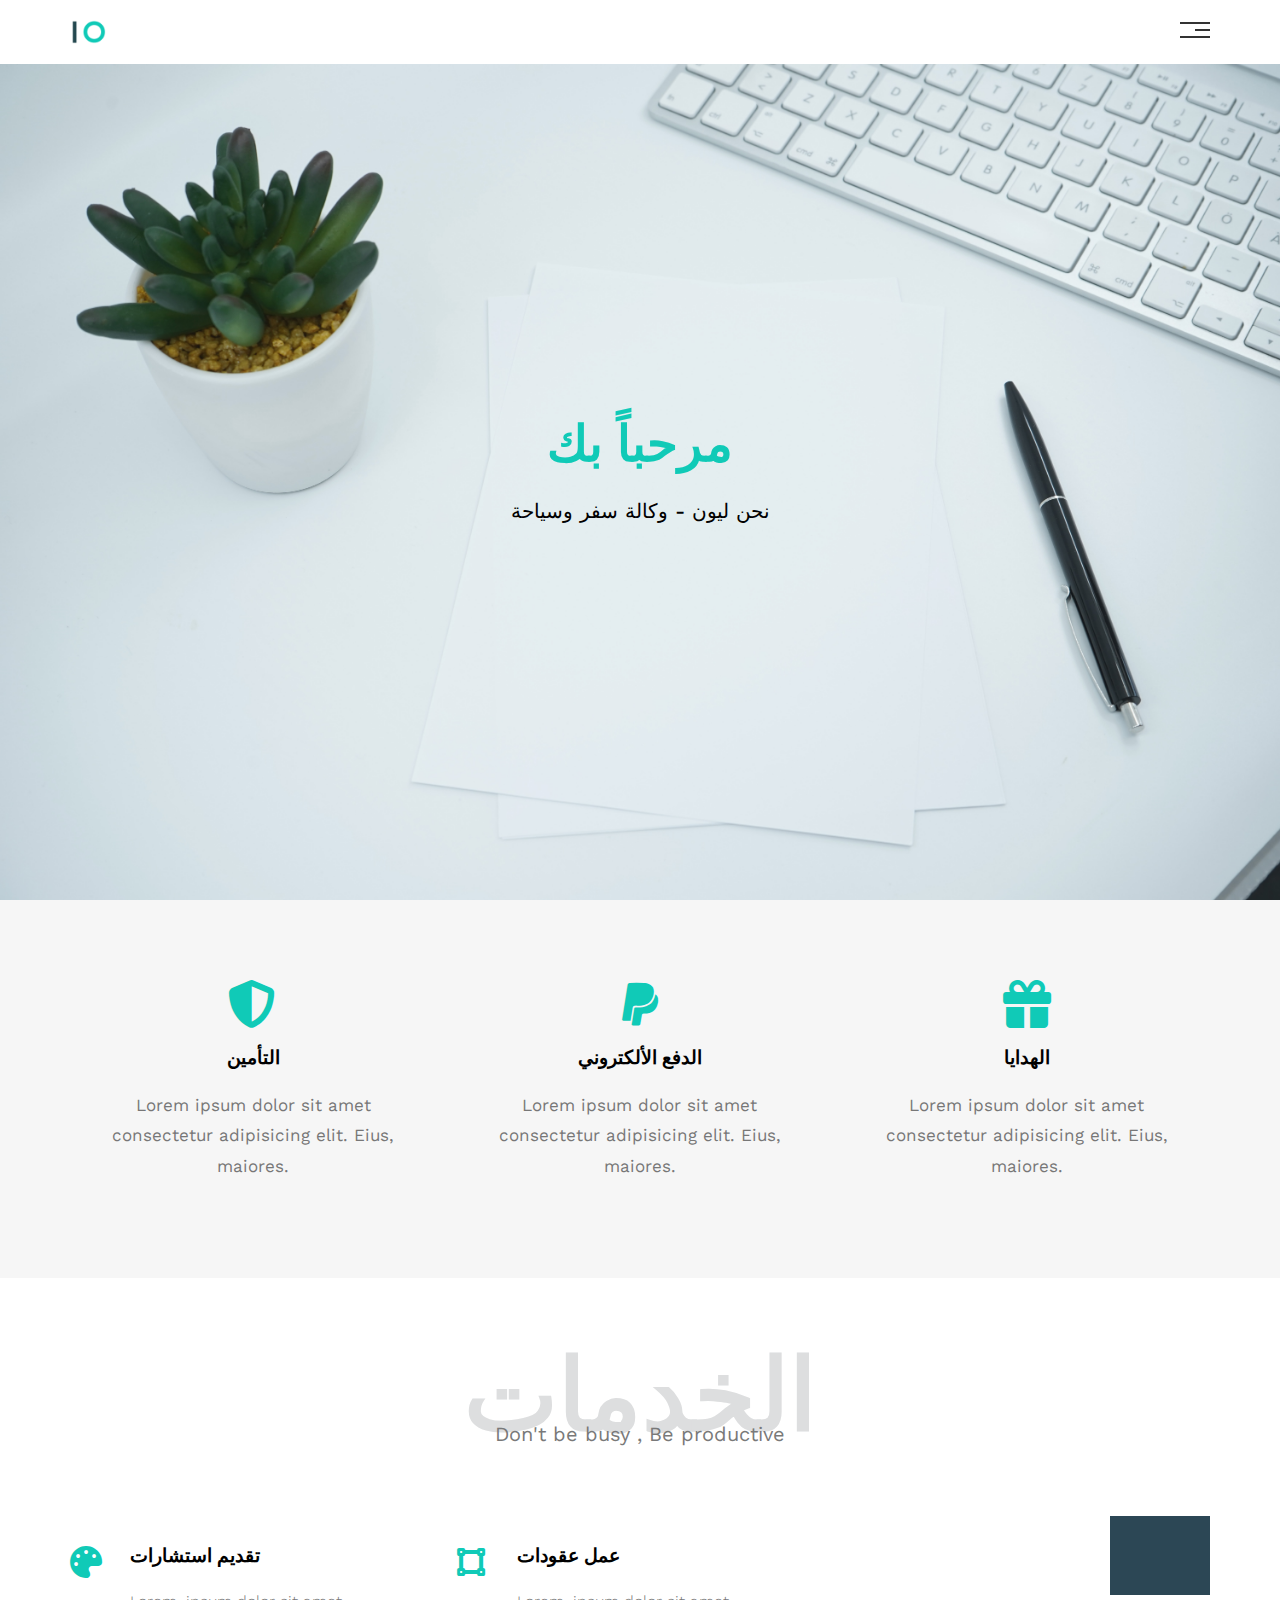
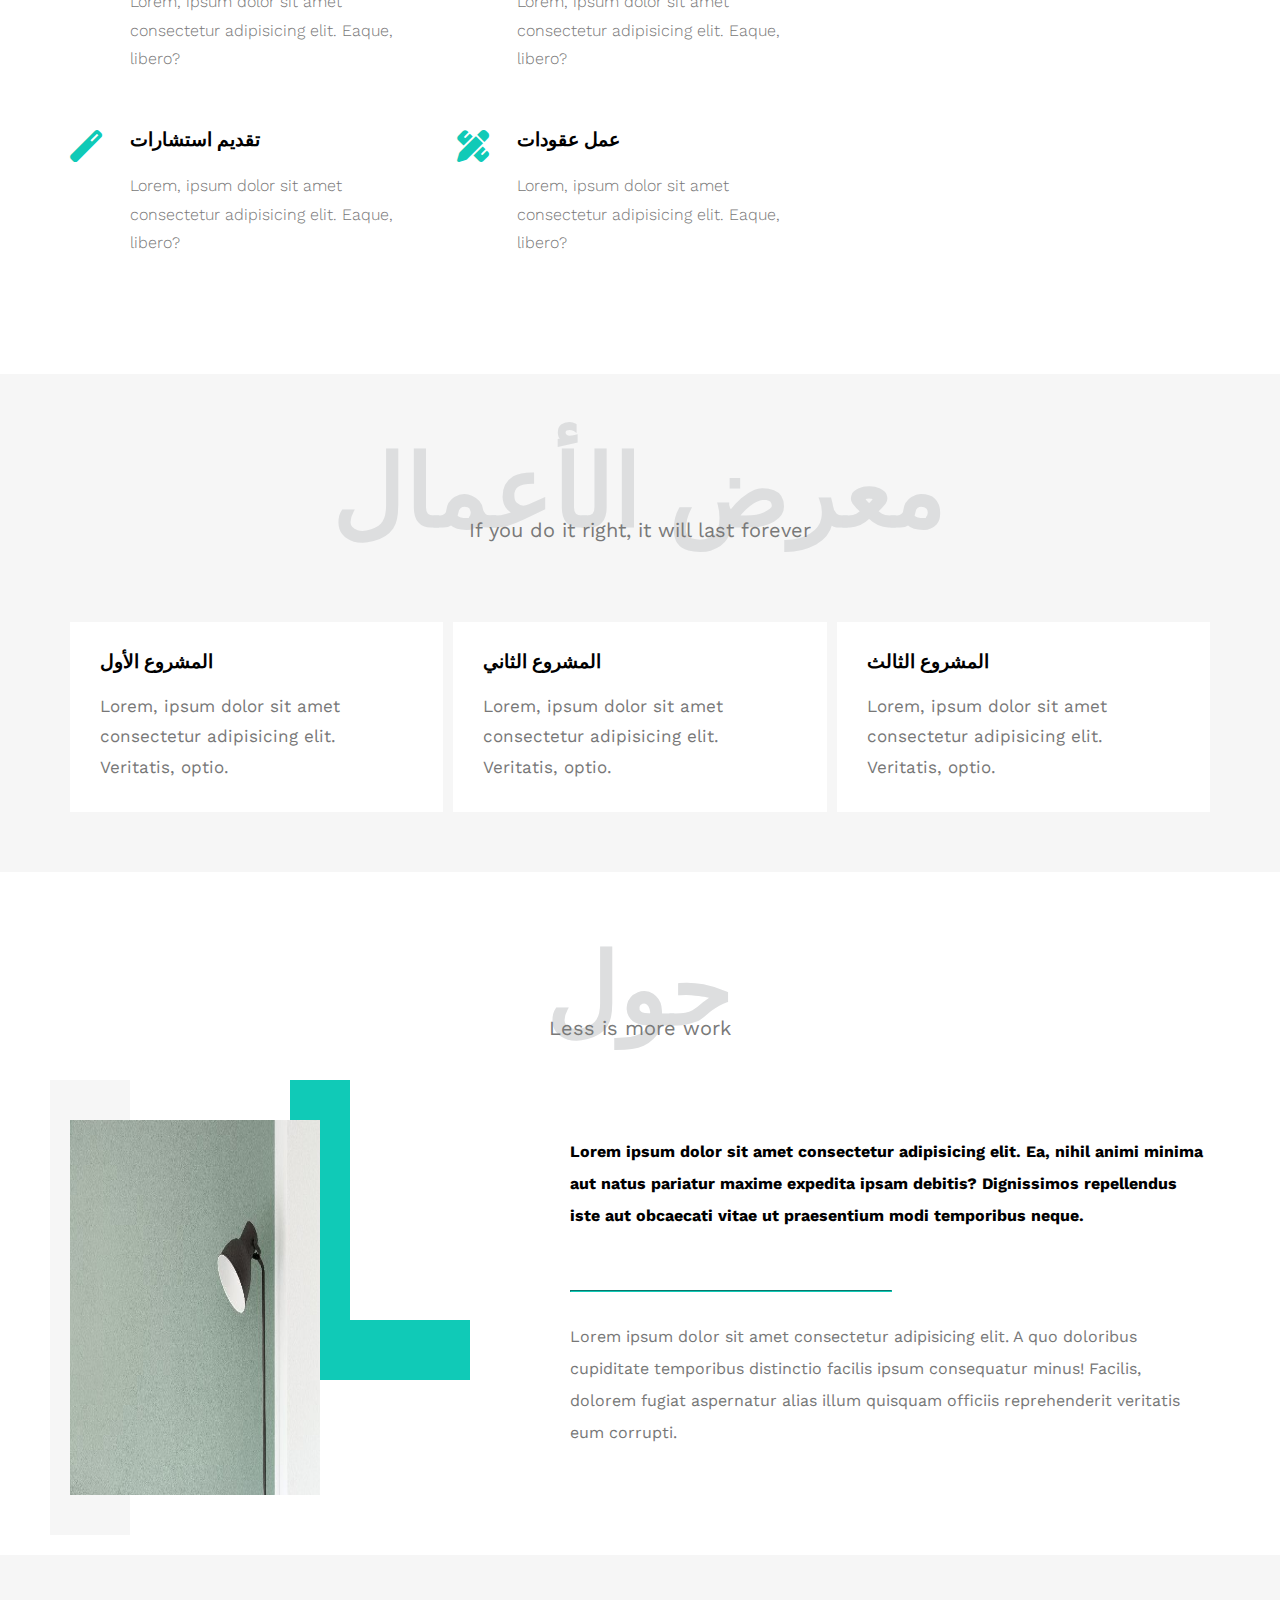
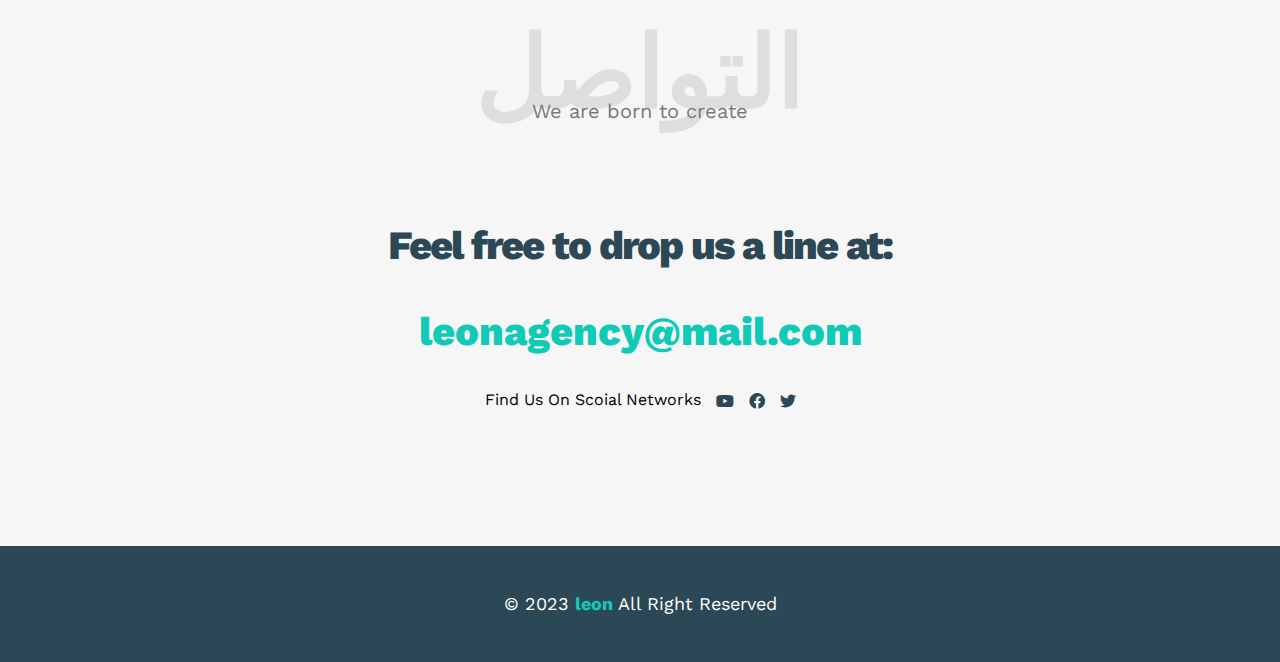
==== index.html @ 4f3d4ac8 "Done" ====
<!DOCTYPE html>
<html lang="ar" dir="ltr">
<head>
    <meta charset="UTF-8">
    <meta http-equiv="X-UA-Compatible" content="IE=edge">
    <meta name="viewport" content="width=device-width, initial-scale=1.0">
    <title>leon Templete-One</title>
    <!--Main CSS file-->
    <link rel="stylesheet" href="CSS/leon.css">
    <!--Normilize CSS for borwsers-->
    <link rel="stylesheet" href="CSS/normalize.css">
    <!--Font Awesome icons-->
    <link rel="stylesheet" href="CSS/all.min.css">
    <!--Google Fonts-->
    <link rel="preconnect" href="https://fonts.googleapis.com">
    <link rel="preconnect" href="https://fonts.gstatic.com" crossorigin>
    <link href="https://fonts.googleapis.com/css2?family=Work+Sans:wght@100;200;300;400;500;600;800&display=swap" rel="stylesheet">
    </head>
<body>

<!-- Start Header  -->

<div class="header">
    <div class="container">
        <img src="Images/logo.png" alt="" class="logo">
        <div class="links">
            <span class="icon">
                <span></span>
                <span></span>
                <span></span>
            </span>
            <ul>
                <li><a href="#services">الخدمات</a></li>
                <li><a href="#portfolio">معرض الأعمال</a></li>
                <li><a href="#about">حول</a></li>
                <li><a href="#contact">التواصل</a></li>
            </ul>
        </div>
    </div>
</div>
<!-- End Header -->

<!-- Start Landing Page -->
<div class="landing">
    <div class="intro-text">
        <h1>مرحباً بك</h1>
        <p>نحن ليون - وكالة سفر وسياحة</p>
    </div>
</div>
<!-- End Landing Page -->

<!-- Start Features section -->
<div class="features" id="features">
    <div class="container">
        <div class="feat">
            <i class="fa-solid fa-shield-halved fa-3x"></i>
            <h3>التأمين</h3>
            <p>Lorem ipsum dolor sit amet consectetur adipisicing elit. Eius, maiores.</p>
        </div>
        <div class="feat">
            <i class="fa-brands fa-paypal fa-3x"></i>
            <h3>الدفع الألكتروني</h3>
            <p>Lorem ipsum dolor sit amet consectetur adipisicing elit. Eius, maiores.</p>
        </div>
        <div class="feat">
            <i class="fa-solid fa-gift fa-3x"></i>
            <h3>الهدايا</h3>
            <p>Lorem ipsum dolor sit amet consectetur adipisicing elit. Eius, maiores.</p>
        </div>
    </div>
</div>
<!-- End Features section -->

<!-- Start Services -->
<div class="services" id="services">
    <div class="container">
        <h2 class="special-heading">الخدمات</h2>
        <p>Don't be busy , Be productive</p>
        <div class="services-content">
            <div class="col">
                <div class="serv">
                    <i class="fa-solid fa-palette fa-2x"></i>
                    <div class="text">
                        <h3>تقديم استشارات</h3>
                        <p>Lorem, ipsum dolor sit amet consectetur adipisicing elit. Eaque, libero?</p>
                    </div>
                </div>
                <div class="serv">
                    <i class="fa-solid fa-magic fa-2x"></i>
                    <div class="text">
                        <h3>تقديم استشارات</h3>
                        <p>Lorem, ipsum dolor sit amet consectetur adipisicing elit. Eaque, libero?</p>
                    </div>
                </div>
            </div>
            <div class="col">
                <div class="serv">
                    <i class="fa-solid fa-vector-square fa-2x"></i>
                    <div class="text">
                        <h3>عمل عقودات</h3>
                        <p>Lorem, ipsum dolor sit amet consectetur adipisicing elit. Eaque, libero?</p>
                    </div>
                </div>
                <div class="serv">
                    <i class="fa-solid fa-pen-ruler fa-2x"></i>
                    <div class="text">
                        <h3>عمل عقودات</h3>
                        <p>Lorem, ipsum dolor sit amet consectetur adipisicing elit. Eaque, libero?</p>
                    </div>
                </div>
            </div>
            <div class="col">
                <div class="image image-media">
                    <img src="images/pexels-pavel-danilyuk-5807935.jpg" alt="">
                </div>
            </div>
        </div>
    </div>
</div>
<!-- End Services -->

<!-- Start Portfilio -->
<div class="portfilio" id="portfilio">
    <div class="container">
        <h2 class="special-heading">معرض الأعمال</h2>
        <p>If you do it right, it will last forever</p>
        <div class="portfilio-content">
            <div class="card">
                <img src="images/Gallery 2.jpg" alt="">
                <div class="text">
                    <h3>المشروع الأول</h3>
                    <p>Lorem, ipsum dolor sit amet consectetur adipisicing elit. Veritatis, optio.</p>
                </div>
            </div>
            <div class="card">
                <img src="images/Gallery 4.jpg" alt="">
                <div class="text">
                    <h3>المشروع الثاني</h3>
                    <p>Lorem, ipsum dolor sit amet consectetur adipisicing elit. Veritatis, optio.</p>
                </div>
            </div>
            <div class="card">
                <img src="images/Gallery 3.jpg" alt="">
                <div class="text">
                    <h3>المشروع الثالث</h3>
                    <p>Lorem, ipsum dolor sit amet consectetur adipisicing elit. Veritatis, optio.</p>
                </div>
            </div>
        </div>
    </div>
</div>
<!-- End Portfilio -->

<!-- Start About -->
<div class="about" id="about">
    <div class="container">
        <h2 class="special-heading">حول</h2>
        <p>Less is more work</p>
        <div class="about-content">
            <div class="image">
                <img src="Images/Gallery 1.jpg" alt="">
            </div>
            <div class="text">
                <p>Lorem ipsum dolor sit amet consectetur adipisicing elit. Ea, nihil animi minima aut natus pariatur maxime expedita ipsam debitis? Dignissimos repellendus iste aut obcaecati vitae ut praesentium modi temporibus neque.</p>
                <hr>
                <p>Lorem ipsum dolor sit amet consectetur adipisicing elit. A quo doloribus cupiditate temporibus distinctio facilis ipsum consequatur minus! Facilis, dolorem fugiat aspernatur alias illum quisquam officiis reprehenderit veritatis eum corrupti.</p>
            </div>
        </div>
    </div>
</div>
<!-- End About -->

<!-- Start Contact -->
<div class="contact" id="contact">
    <div class="container">
        <h2 class="special-heading">التواصل</h2>
        <p>We are born to create</p>
        <div class="contact-content">
            <div class="info">
                <p class="label">Feel free to drop us a line at:</p>
                <a class="link"href="mailto:?subject=contact">leonagency@mail.com</a>
                <div class="social">
                    <p> Find Us On Scoial Networks</p>
                    <i class="fab fa-youtube"></i>
                    <i class="fab fa-facebook"></i>
                    <i class="fab fa-twitter"></i>
                </div>
            </div>
        </div>
    </div>
</div>
<!-- End Contact -->
<!-- Start Footer -->
<div class="footer">
<p>&copy; 2023 <span>leon</span> All Right Reserved</p>
</div>
<!-- End Footer -->
</body>
</html>
---- CSS/leon.css ----
/*Start Varabiles*/
:root{
    --main-color:#10cab7;
    --secondry-color:#2c4755;
}
/*End Varabiles*/

/* Start Global Rules*/
*{
    -webkit-box-sizing: border-box;
    -moz-box-sizing: border-box;
    box-sizing: border-box;
}
body{
    font-family: 'Work Sans', sans-serif;
}

.container{
    padding-left: 15px;
    padding-right: 15px;
    margin-left: auto;
    margin-right: auto;
}

@media (min-width: 768px) {
.container {
    width: 750px;
}
}
/* Medium */
@media (min-width: 992px) {
.container {
    width: 970px;
}
}
/* Large */
@media (min-width: 1200px) {
.container {
    width: 1170px;
}
}

/* End Global Rules*/

/* Start component */
.special-heading{
    color: #dddedf;
    font-size: 100px;
    font-weight: 800;
    letter-spacing: -6px;
    margin: 0;
    text-align: center;
    transition: .3s;
}
.special-heading + p{
    font-size: 20px;
    color:#797979;
    margin: -30px 0 0;
    text-align: center;
    transition: .3s;
}

@media (max-width:767px){
    .special-heading {
        font-size: 60px;
    }
    .special-heading + p{
        margin-top: -20px;
    }
}
/* End component */

/* Start Header */
.header{
    padding: 20px;
}
.header .container{
    display: flex;
    justify-content: space-between;
    align-items: center;
}
.header .logo{
    width: 60px;
}
.header .links{
    /* the inside elements must appear position absoulte */
    position: relative;
}
.header .links:hover .icon span:nth-child(2){
    width: 100%;
    background-color: #10cab7;
}
.header .links .icon{
    width: 30px;
    display: flex;
    flex-wrap: wrap;
    justify-content: flex-end;
}
.header .links .icon span{
    background-color: #333;
    margin-bottom: 5px;
    height: 2px;
}
.header .links .icon span:first-child{
    width: 100%;
}
.header .links .icon span:nth-child(2){
    width: 50%;
    transition: .3s;
}
.header .links .icon span:last-child{
    width: 100%;
}
.header .links ul{
    list-style: none;
    padding: 0;
    margin: 0;
    background-color: #eee;
    position: absolute;
    right: 0;   
    min-width: 200px;
    top: calc(100% + 15px);
    display: none;
    z-index: 1;
}


.header .links ul::before{
    content: "";
    border-width: 10px;
    border-style: solid;
    border-color: transparent transparent #eee transparent;
    position: absolute;
    right: 5px;
    top: -20px;
}

.header .links:hover ul{
    display: block;
}
.header .links ul li a{
    display: block;
    padding: 15px;
    text-decoration: none;
    color: #333;
    transition: .3s;
}



.header .links ul li a:hover{
    padding-left: 25px;
}
.header .links ul li:not(:last-child) a{
    border-bottom: 2px solid #ddd;
}
/* End Header */

/* Start Landing Page */
.landing{
    background-image: url(../Images/contract.jpg);
    background-size: cover;
    height:calc(100vh - 64px);
    position: relative; 
}
.landing .intro-text{
    position: absolute;
    top: 50%;
    left: 50%;
    text-align: center;
    transform: translate(-50%,-50%);
    width: 320px;
    max-width: 50%;
}
.landing .intro-text h1{
    margin: 0;
    font-weight: bold;
    font-size: 50px;
    color: var(--main-color);
}
.landing .intro-text p{
    font-size: 20px;
    line-height: 1.8;
    font-weight: 500;
}
/* End Landing Page */

/* Start Features */
.features{
    padding-top:60px;
    padding-bottom: 60px;
    background-color: #f6f6f6;
}
.features .container{
    display: grid;
    grid-template-columns: repeat(auto-fill,minmax(300px,1fr));
    gap: 20px;
    
}
.features .feat{
    padding: 20px;
    text-align: center;
}
.features .feat i{
    color: #10cab7;
}
.features .feat h3{
    font-weight: 800;
    margin: 20px 0;
}
.features .feat p{
    line-height: 1.8;
    color: #777;
    font-size: 17px;
}
/* End Features */

/*Start Services*/
.services{
    padding-top:60px;
    padding-bottom: 60px;
}
.services .container .services-content{
    display: grid;
    grid-template-columns:repeat(auto-fill,minmax(300px,1fr));
    gap: 20px;
    margin-top: 100px;
}

.services .container .services-content .serv{
    display: flex;
    margin-bottom: 40px;
}
@media (max-width:767px){
    .services .container .services-content .serv{
        flex-direction: column;
        text-align: center;
    }
}
.services .container .services-content .serv i{
    color: var(--main-color);
    flex-basis: 60px;
}
.services .container .services-content .serv .text{
    flex: 1;
}
.services .container .services-content .serv .text h3{
    margin:0 0 20px;
}
.services .container .services-content .serv .text p{
    color: #777;
    font-weight: 300;
    line-height: 1.8;
}

.services .container .services-content .image{
    position: relative;
}

.services .container .services-content .image::before{
    content: ' ';
    position: absolute;
    width: 100px;
    height: calc(100% + 60px);
    top: -30px;
    right: 0;
    background-color: var(--secondry-color);
    z-index: -1;
    transition: .5s;
}

.services .container .services-content .image img{
    width: 280px;
}
@media (max-width:990px){
    .image-media{
        display: none;
    }
}
/*End Services*/

/* By Me */
.services .container .services-content .col:last-child:hover .image::before{
    width: 50%;
    top: -15px;
}
/* End By Me */

/*  Start Portfilio */
.portfilio{
    padding-top: 60px;
    padding-bottom: 60px;
    background-color: #f6f6f6;
}
.portfilio .portfilio-content{
    display: grid;
    grid-template-columns: repeat(auto-fill,minmax(300px,1fr));
    gap:10px;
    margin-top: 80px;
}
.portfilio .portfilio-content .card{
    display: flex;
    flex-direction: column;
    padding: 10px;
    background-color: white;
}

@media (max-width:767px){
    .portfilio .portfilio-content .card{
        flex-direction: column;
        text-align: center;
    }
}
.portfilio .portfilio-content .card img{
    width: 100%;
}
.portfilio .portfilio-content .card .text{
    padding: 20px;
}
.portfilio .portfilio-content .card .text h3{
    font-weight: 800;
    margin: 0;
}
.portfilio .portfilio-content .card .text p{
    line-height: 1.8;
    color: #777;
    font-size: 17px;
    margin-bottom: 0;
}
/* End Portfilio */

/* Start About */
.about{
    padding-top: 60px;
    padding-bottom: 60px;
}
.about .about-content{
    display: flex;
    margin-top: 80px;
    flex-wrap: wrap;
    justify-content: space-between;
}

@media (max-width:991px){

    .about .about-content{
    display: flex;
    flex-direction: column;
    text-align: center;
    }
}
.about .about-content .image{
    width: 250px;
    height: 375px;
    position: relative;
}
@media (max-width:991px){
    .about .about-content .image{
        margin: 0 auto 60px;
    }
    
    }
.about .about-content .image img{
    width: 100%;
    height: 100%;
}
.about .about-content .image::before{
    content: " ";
    background-color: #f6f6f6;
    width: 80px;
    height: calc(100% + 80px);
    position: absolute;
    top: -40px;
    left: -20px;
    z-index: -1;
    
}
.about .about-content .image::after{
    /* content: " "; */
    content: " ";
    width: 120px;
    height: 240px;
    position: absolute;
    border-left: 60px solid var(--main-color);
    border-bottom: 60px solid var(--main-color);
    top: -40px;
    right: -150px;
    z-index: -1;
}

@media (max-width:991px){
    
    .about .about-content .image::after,
    .about .about-content .image::before{
        display: none;
    }
}

.about .about-content .text{
    flex-basis: calc(100% - 500px);
}

.about .about-content .text p:first-of-type{
    font-weight: bold;
    line-height: 2;
    margin-bottom: 50px;
}
.about .about-content .text hr{
    width: 50%;
    display: inline-block;
    border-color: var(--main-color);
}
.about .about-content .text p:last-of-type{
    line-height: 2;
    color: #777;
}
/* End About */

/* Start Contact */
.contact{
    padding-top: 60px;
    padding-bottom: 60px;
    background-color: #f6f6f6;
}
.contact .contact-content .info{
    text-align: center;
    padding-top: 60px;
    padding-bottom: 60px;
}
.contact .contact-content .info .label{
    font-size: 40px;
    color: var(--secondry-color);
    letter-spacing: -2px;
    font-weight: 800;
}
.contact .contact-content .info .link{
    text-decoration: none;
    font-weight: 800;
    font-size: 40px;
    display: block;
    color: var(--main-color);
}

.contact .contact-content .info .social{
    display: flex;
    justify-content: center;
    align-items: center;
    margin-top: 20px;
}
.contact .contact-content .info .social i{
    margin-left: 15px;
    color: var(--secondry-color);
}
@media (max-width:767px){
    .contact .contact-content .info .label,
    .contact .contact-content .info .link{
        font-size: 20px;
    }
}
/* End Contact */

/* Start Footer */

/* End Fototer */
.footer{
    background-color: var(--secondry-color);
    padding: 30px 10px;
    text-align: center;
    font-size: 18px;
    color: white;
}
.footer span{
    font-weight: bold;
    color: var(--main-color);
}

/* By Me */
.services .container .services-content .col:last-child:hover .image::before{
    width: 50%;
    top: -15px;
}


.special-heading:hover{
    color: var(--secondry-color);
    letter-spacing: -2px;
}
.special-heading:hover + p{
    font-size: 20px;
    color:#797979;
    margin: -15px 0 0;
    text-align: center;
}

/* End By Me */

html{
    scroll-behavior: smooth;
}
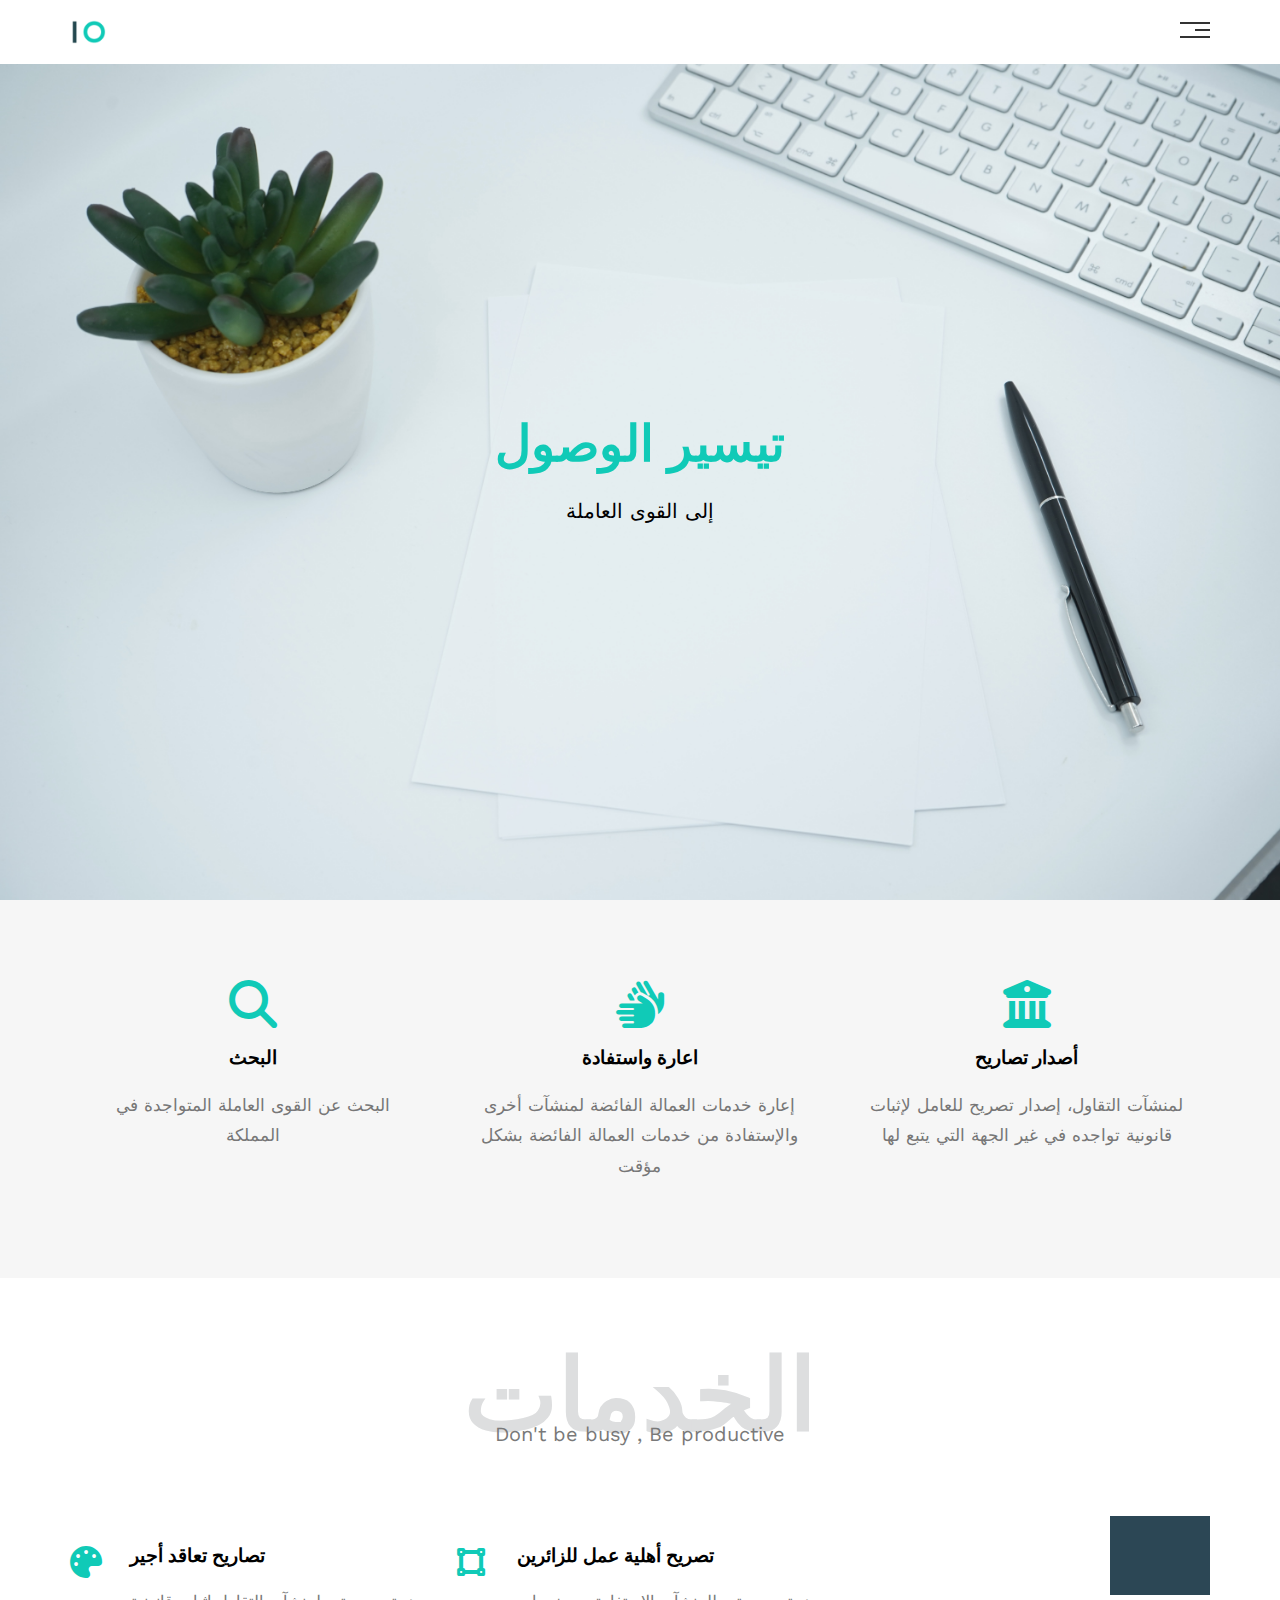
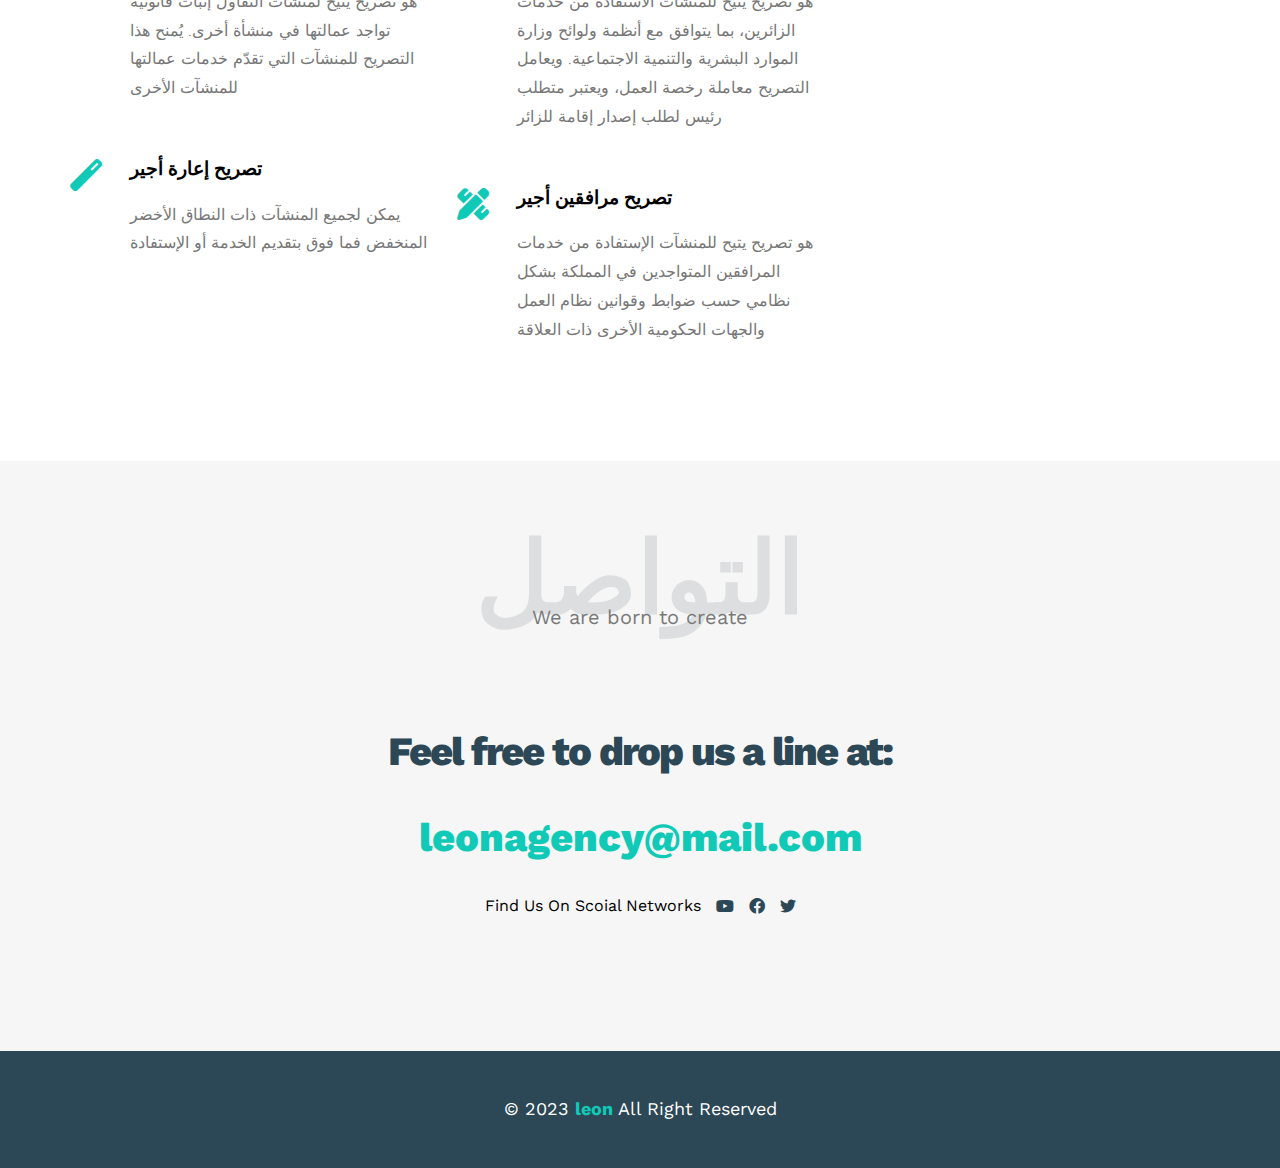
==== commit 371ccaa5: "Done" ====
--- a/index.html
+++ b/index.html
@@ -43,8 +43,8 @@
 <!-- Start Landing Page -->
 <div class="landing">
     <div class="intro-text">
-        <h1>مرحباً بك</h1>
-        <p>نحن ليون - وكالة سفر وسياحة</p>
+        <h1>تيسير الوصول</h1>
+        <p>إلى القوى العاملة</p>
     </div>
 </div>
 <!-- End Landing Page -->
@@ -53,19 +53,22 @@
 <div class="features" id="features">
     <div class="container">
         <div class="feat">
-            <i class="fa-solid fa-shield-halved fa-3x"></i>
-            <h3>التأمين</h3>
-            <p>Lorem ipsum dolor sit amet consectetur adipisicing elit. Eius, maiores.</p>
+            <i class="fa-solid fa-magnifying-glass fa-3x"></i>
+            <!-- <i class="fa-solid fa-shield-halved fa-3x"></i> -->
+            <h3>البحث</h3>
+            <p>البحث عن القوى العاملة المتواجدة في المملكة</p>
         </div>
         <div class="feat">
-            <i class="fa-brands fa-paypal fa-3x"></i>
-            <h3>الدفع الألكتروني</h3>
-            <p>Lorem ipsum dolor sit amet consectetur adipisicing elit. Eius, maiores.</p>
+            <i class="fa-solid fa-hands fa-3x"></i>
+            <!-- <i class="fa-brands fa-paypal fa-3x"></i> -->
+            <h3>اعارة واستفادة</h3>
+            <p>إعارة خدمات العمالة الفائضة لمنشآت أخرى والإستفادة من خدمات العمالة الفائضة بشكل مؤقت</p>
         </div>
         <div class="feat">
-            <i class="fa-solid fa-gift fa-3x"></i>
-            <h3>الهدايا</h3>
-            <p>Lorem ipsum dolor sit amet consectetur adipisicing elit. Eius, maiores.</p>
+            <i class="fa-solid fa-building-columns fa-3x"></i>
+            <!-- <i class="fa-solid fa-gift fa-3x"></i> -->
+            <h3>أصدار تصاريح</h3>
+            <p>لمنشآت التقاول، إصدار تصريح للعامل لإثبات قانونية تواجده في غير الجهة التي يتبع لها</p>
         </div>
     </div>
 </div>
@@ -81,15 +84,15 @@
                 <div class="serv">
                     <i class="fa-solid fa-palette fa-2x"></i>
                     <div class="text">
-                        <h3>تقديم استشارات</h3>
-                        <p>Lorem, ipsum dolor sit amet consectetur adipisicing elit. Eaque, libero?</p>
+                        <h3>تصاريح تعاقد أجير</h3>
+                        <p>هو تصريح يتيح لمنشآت التقاول إثبات قانونية تواجد عمالتها في منشأة أخرى. يُمنح هذا التصريح للمنشآت التي تقدّم خدمات عمالتها للمنشآت الأخرى</p>
                     </div>
                 </div>
                 <div class="serv">
                     <i class="fa-solid fa-magic fa-2x"></i>
                     <div class="text">
-                        <h3>تقديم استشارات</h3>
-                        <p>Lorem, ipsum dolor sit amet consectetur adipisicing elit. Eaque, libero?</p>
+                        <h3>تصريح إعارة أجير</h3>
+                        <p>يمكن لجميع المنشآت ذات النطاق الأخضر المنخفض فما فوق بتقديم الخدمة أو الإستفادة</p>
                     </div>
                 </div>
             </div>
@@ -97,15 +100,15 @@
                 <div class="serv">
                     <i class="fa-solid fa-vector-square fa-2x"></i>
                     <div class="text">
-                        <h3>عمل عقودات</h3>
-                        <p>Lorem, ipsum dolor sit amet consectetur adipisicing elit. Eaque, libero?</p>
+                        <h3>تصريح أهلية عمل للزائرين</h3>
+                        <p>هو تصريح يتيح للمنشآت الاستفادة من خدمات الزائرين، بما يتوافق مع أنظمة ولوائح وزارة الموارد البشرية والتنمية الاجتماعية. ويعامل التصريح معاملة رخصة العمل، ويعتبر متطلب رئيس لطلب إصدار إقامة للزائر</p>
                     </div>
                 </div>
                 <div class="serv">
                     <i class="fa-solid fa-pen-ruler fa-2x"></i>
                     <div class="text">
-                        <h3>عمل عقودات</h3>
-                        <p>Lorem, ipsum dolor sit amet consectetur adipisicing elit. Eaque, libero?</p>
+                        <h3>تصريح مرافقين أجير</h3>
+                        <p>ھو تصریح یتیح للمنشآت الإستفادة من خدمات المرافقین المتواجدین في المملكة بشكل نظامي حسب ضوابط وقوانین نظام العمل والجھات الحكومیة الأخرى ذات العلاقة</p>
                     </div>
                 </div>
             </div>
@@ -120,7 +123,8 @@
 <!-- End Services -->
 
 <!-- Start Portfilio -->
-<div class="portfilio" id="portfilio">
+
+<!-- <div class="portfilio" id="portfilio">
     <div class="container">
         <h2 class="special-heading">معرض الأعمال</h2>
         <p>If you do it right, it will last forever</p>
@@ -148,11 +152,13 @@
             </div>
         </div>
     </div>
-</div>
+</div> -->
+
 <!-- End Portfilio -->
 
 <!-- Start About -->
-<div class="about" id="about">
+
+<!-- <div class="about" id="about">
     <div class="container">
         <h2 class="special-heading">حول</h2>
         <p>Less is more work</p>
@@ -167,7 +173,7 @@
             </div>
         </div>
     </div>
-</div>
+</div> -->
 <!-- End About -->
 
 <!-- Start Contact -->
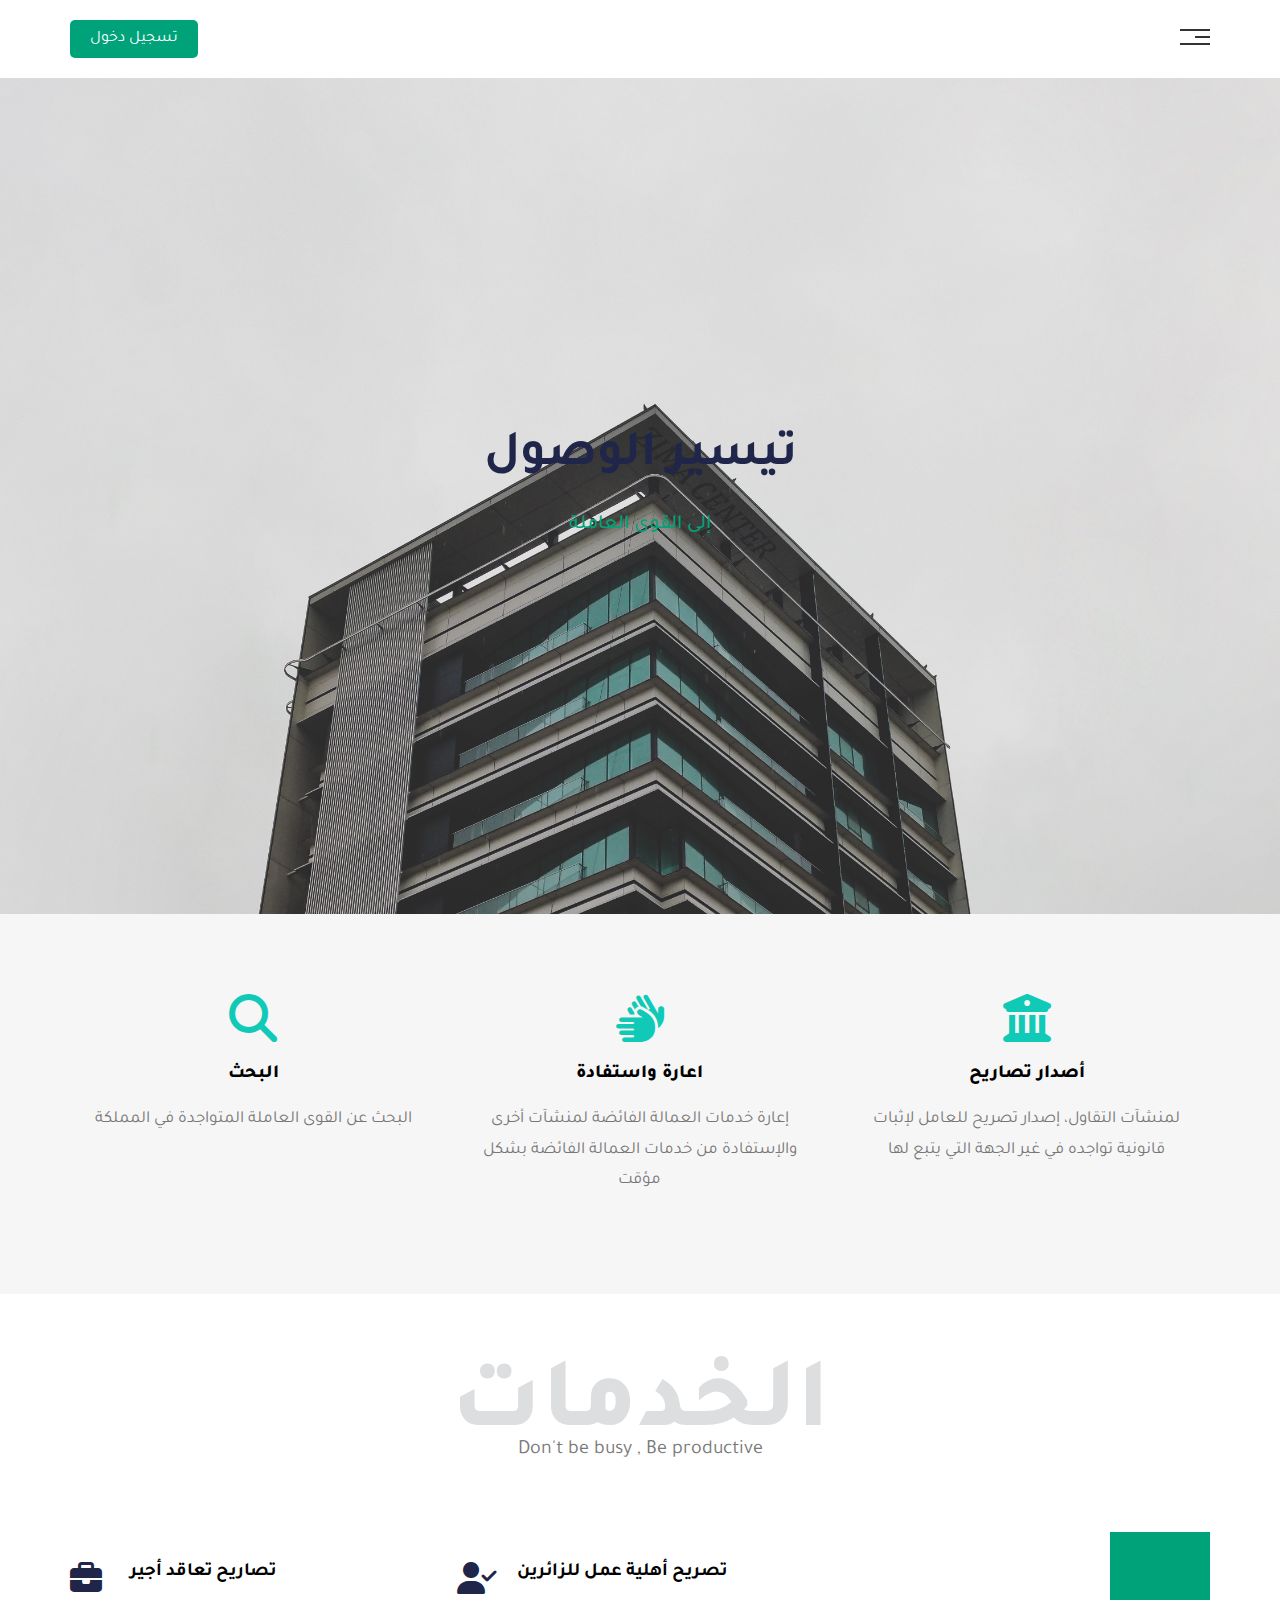
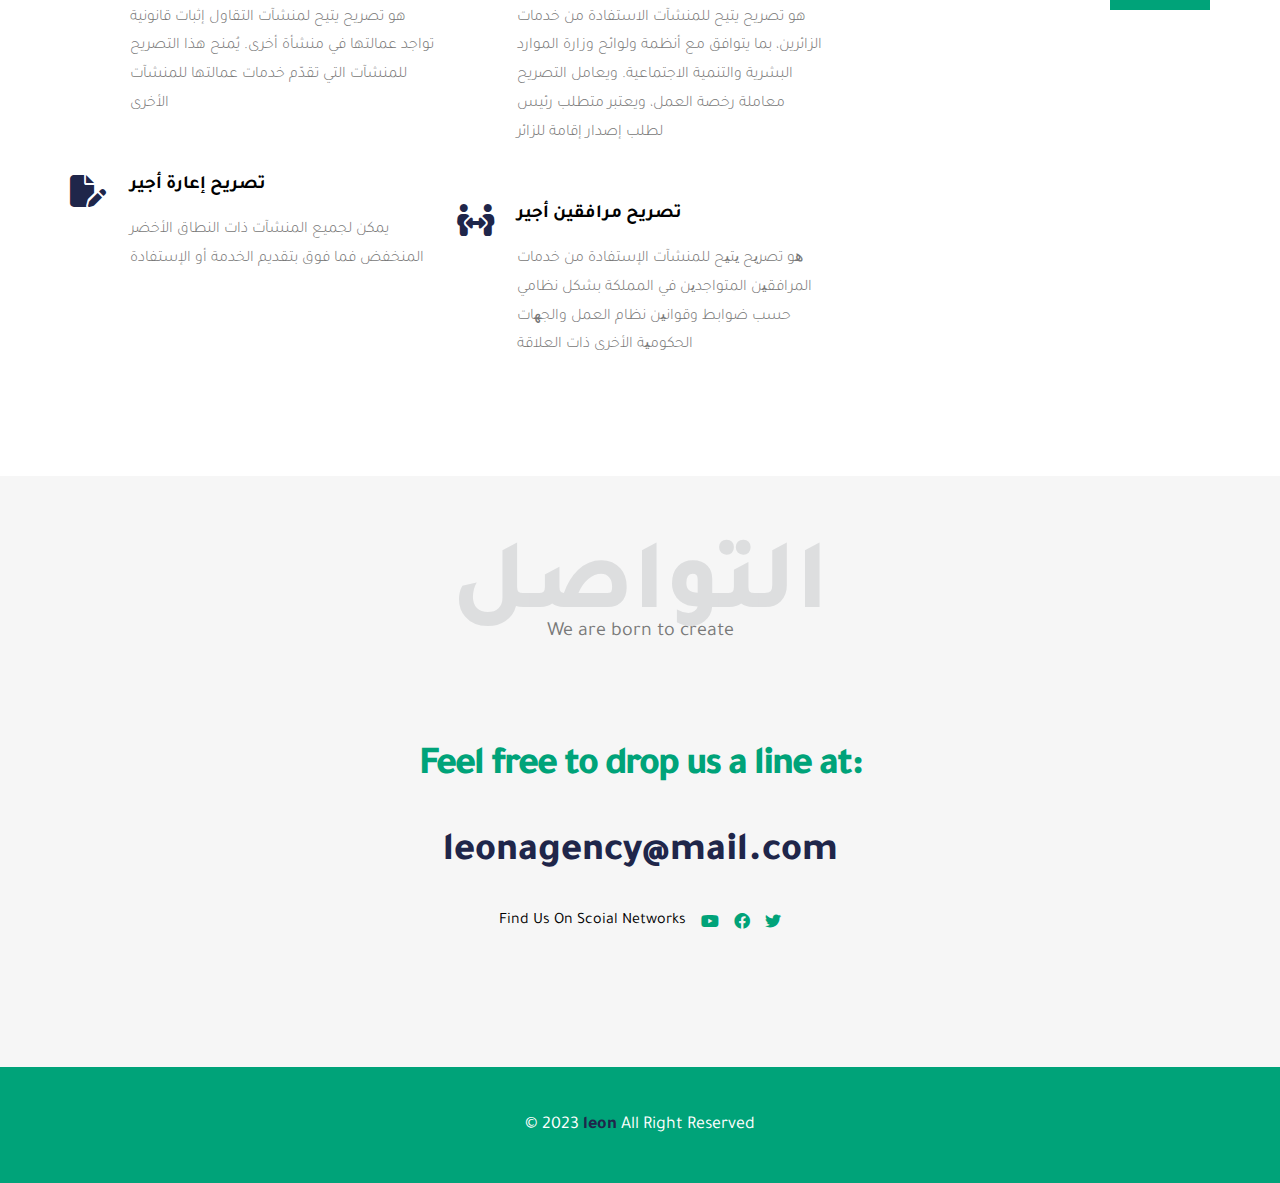
==== commit 4e14dc90: "Version 1" ====
--- a/index.html
+++ b/index.html
@@ -12,9 +12,12 @@
     <!--Font Awesome icons-->
     <link rel="stylesheet" href="CSS/all.min.css">
     <!--Google Fonts-->
+    <!-- <link rel="preconnect" href="https://fonts.googleapis.com">
+    <link rel="preconnect" href="https://fonts.gstatic.com" crossorigin>
+    <link href="https://fonts.googleapis.com/css2?family=Work+Sans:wght@100;200;300;400;500;600;800&display=swap" rel="stylesheet"> -->
     <link rel="preconnect" href="https://fonts.googleapis.com">
     <link rel="preconnect" href="https://fonts.gstatic.com" crossorigin>
-    <link href="https://fonts.googleapis.com/css2?family=Work+Sans:wght@100;200;300;400;500;600;800&display=swap" rel="stylesheet">
+    <link href="https://fonts.googleapis.com/css2?family=Tajawal:wght@300;400;500&display=swap" rel="stylesheet">
     </head>
 <body>
 
@@ -22,7 +25,8 @@
 
 <div class="header">
     <div class="container">
-        <img src="Images/logo.png" alt="" class="logo">
+        <!-- <img src="Images/logo.png" alt="" class="logo"> -->
+        <a href="#" class="login">تسجيل دخول</a>
         <div class="links">
             <span class="icon">
                 <span></span>
@@ -82,14 +86,14 @@
         <div class="services-content">
             <div class="col">
                 <div class="serv">
-                    <i class="fa-solid fa-palette fa-2x"></i>
+                    <i class="fa-solid fa-briefcase fa-2x"></i>
                     <div class="text">
                         <h3>تصاريح تعاقد أجير</h3>
                         <p>هو تصريح يتيح لمنشآت التقاول إثبات قانونية تواجد عمالتها في منشأة أخرى. يُمنح هذا التصريح للمنشآت التي تقدّم خدمات عمالتها للمنشآت الأخرى</p>
                     </div>
                 </div>
                 <div class="serv">
-                    <i class="fa-solid fa-magic fa-2x"></i>
+                    <i class="fa-solid fa-file-pen fa-2x"></i>
                     <div class="text">
                         <h3>تصريح إعارة أجير</h3>
                         <p>يمكن لجميع المنشآت ذات النطاق الأخضر المنخفض فما فوق بتقديم الخدمة أو الإستفادة</p>
@@ -98,14 +102,14 @@
             </div>
             <div class="col">
                 <div class="serv">
-                    <i class="fa-solid fa-vector-square fa-2x"></i>
+                    <i class="fa-solid fa-user-check fa-2x"></i>
                     <div class="text">
                         <h3>تصريح أهلية عمل للزائرين</h3>
                         <p>هو تصريح يتيح للمنشآت الاستفادة من خدمات الزائرين، بما يتوافق مع أنظمة ولوائح وزارة الموارد البشرية والتنمية الاجتماعية. ويعامل التصريح معاملة رخصة العمل، ويعتبر متطلب رئيس لطلب إصدار إقامة للزائر</p>
                     </div>
                 </div>
                 <div class="serv">
-                    <i class="fa-solid fa-pen-ruler fa-2x"></i>
+                    <i class="fa-solid fa-people-arrows fa-2x"></i>
                     <div class="text">
                         <h3>تصريح مرافقين أجير</h3>
                         <p>ھو تصریح یتیح للمنشآت الإستفادة من خدمات المرافقین المتواجدین في المملكة بشكل نظامي حسب ضوابط وقوانین نظام العمل والجھات الحكومیة الأخرى ذات العلاقة</p>
@@ -114,7 +118,8 @@
             </div>
             <div class="col">
                 <div class="image image-media">
-                    <img src="images/pexels-pavel-danilyuk-5807935.jpg" alt="">
+                    <!-- <img src="images/pexels-pavel-danilyuk-5807935.jpg" alt=""> -->
+                    <img src="" alt="">
                 </div>
             </div>
         </div>
--- a/CSS/leon.css
+++ b/CSS/leon.css
@@ -1,7 +1,7 @@
 /*Start Varabiles*/
 :root{
-    --main-color:#10cab7;
-    --secondry-color:#2c4755;
+    --main-color:#1f264a;
+    --secondry-color:#00a379;
 }
 /*End Varabiles*/
 
@@ -12,7 +12,8 @@
     box-sizing: border-box;
 }
 body{
-    font-family: 'Work Sans', sans-serif;
+    /* font-family: 'Work Sans', sans-serif; */
+    font-family:Tajawal,sans-serif;
 }
 
 .container{
@@ -79,8 +80,21 @@
     justify-content: space-between;
     align-items: center;
 }
-.header .logo{
+
+/* .header .logo{
     width: 60px;
+} */
+
+.header .login{
+    text-decoration: none;
+    background-color: var(--secondry-color);
+    color: white;
+    padding: 10px 20px;
+    border-radius: 5px;
+}
+.header .login:hover{
+    background-color: white;
+    color: var(--secondry-color);
 }
 .header .links{
     /* the inside elements must appear position absoulte */
@@ -158,7 +172,7 @@
 
 /* Start Landing Page */
 .landing{
-    background-image: url(../Images/contract.jpg);
+    background-image: url(../Images/bulding.jpg);
     background-size: cover;
     height:calc(100vh - 64px);
     position: relative; 
@@ -182,6 +196,7 @@
     font-size: 20px;
     line-height: 1.8;
     font-weight: 500;
+    color: var(--secondry-color);
 }
 /* End Landing Page */
 
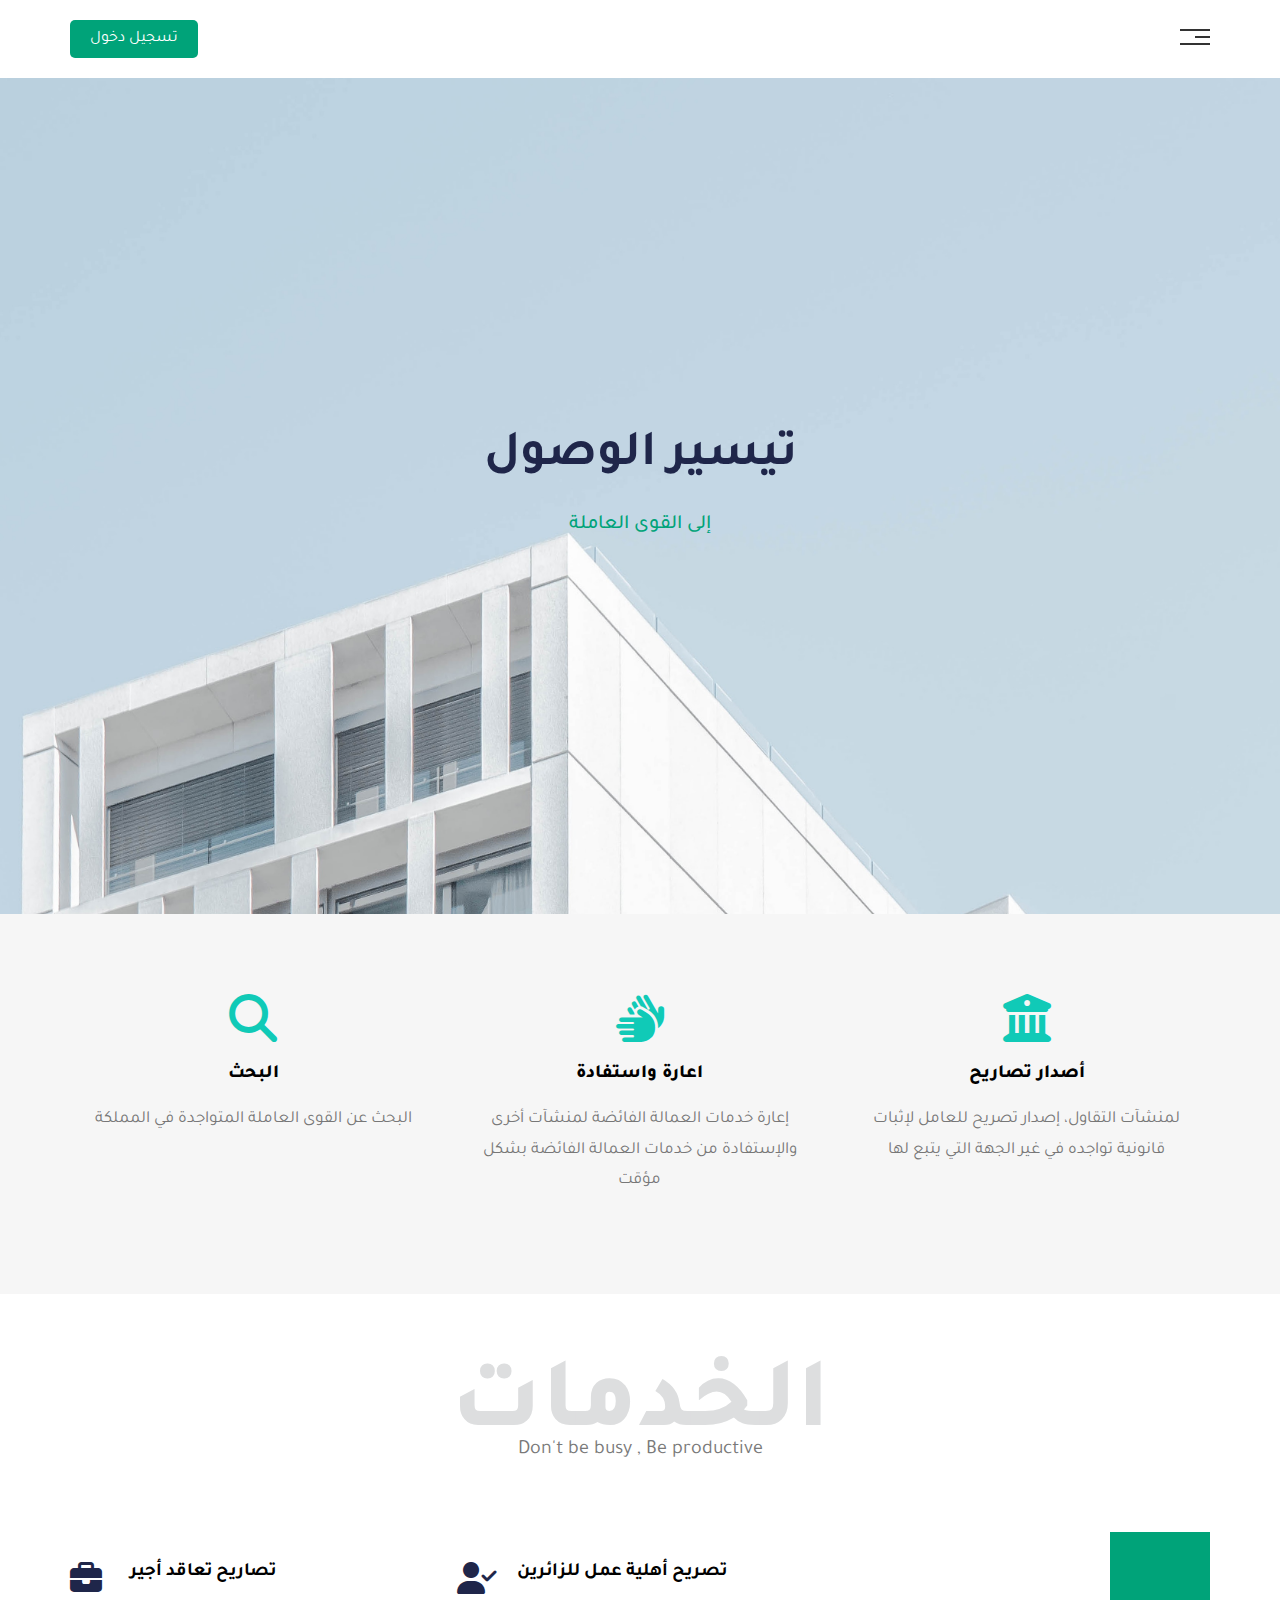
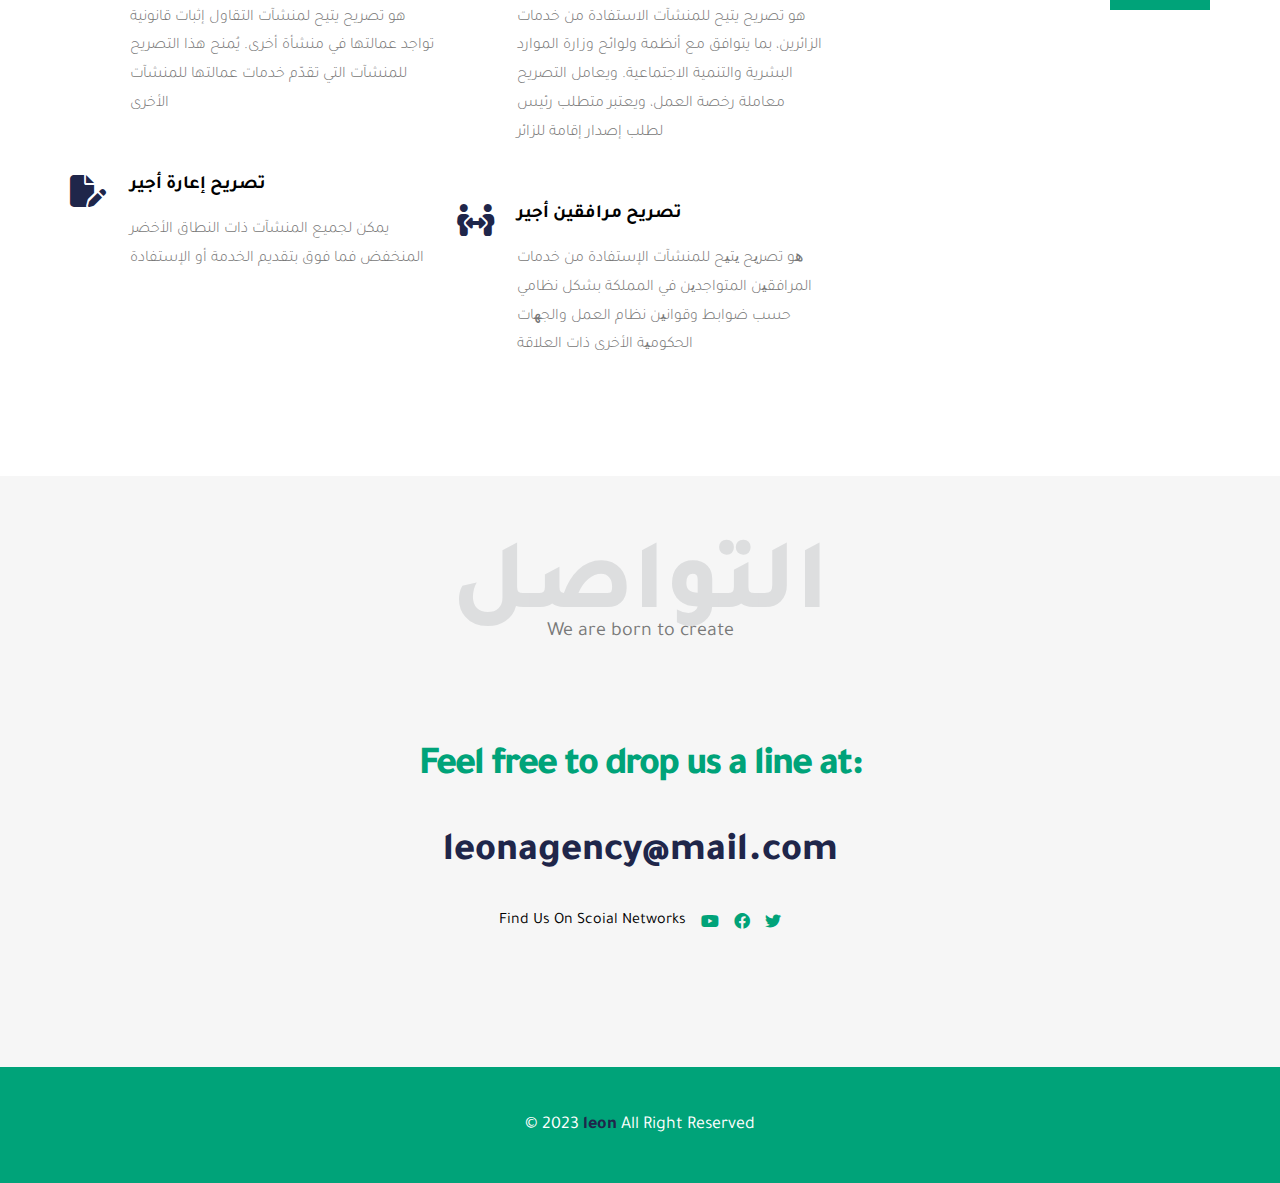
==== commit bdf03359: "Done" ====
--- a/index.html
+++ b/index.html
@@ -26,7 +26,7 @@
 <div class="header">
     <div class="container">
         <!-- <img src="Images/logo.png" alt="" class="logo"> -->
-        <a href="#" class="login">تسجيل دخول</a>
+        <a href="login.html" class="login">تسجيل دخول</a>
         <div class="links">
             <span class="icon">
                 <span></span>
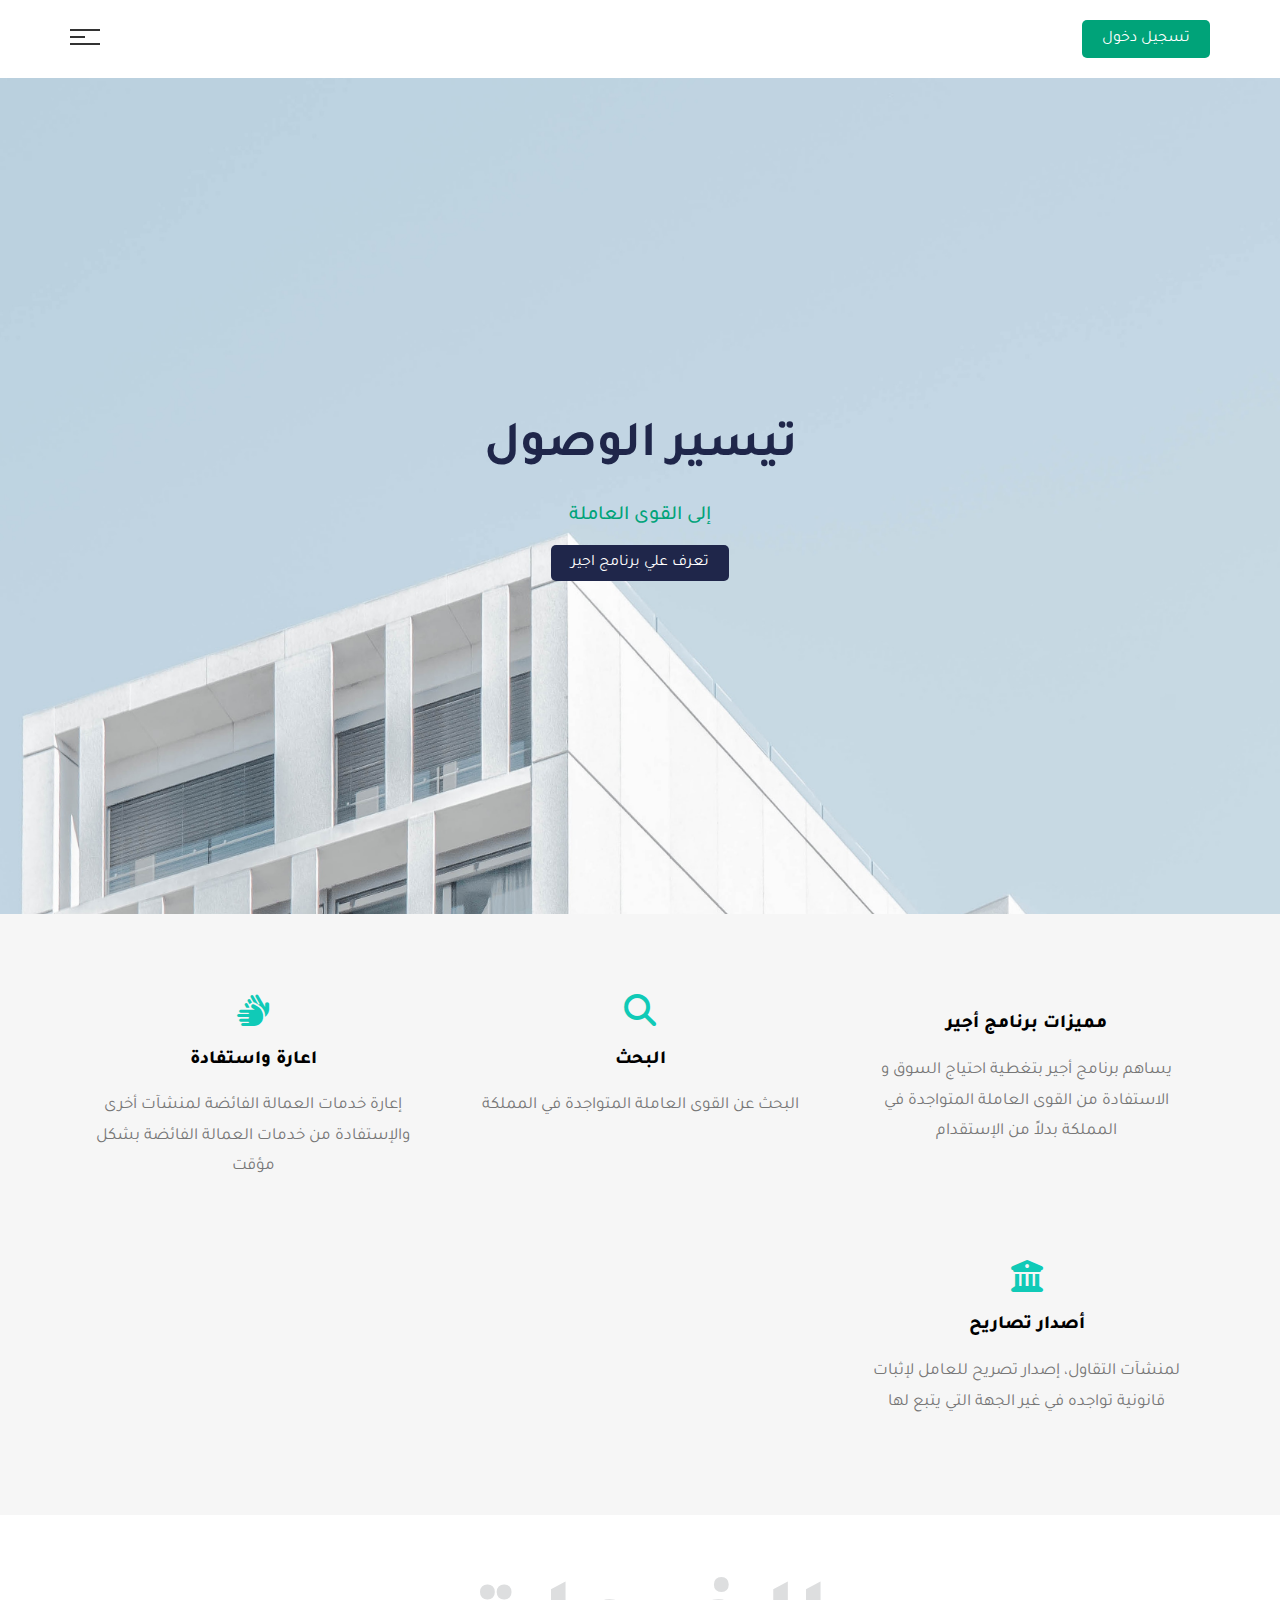
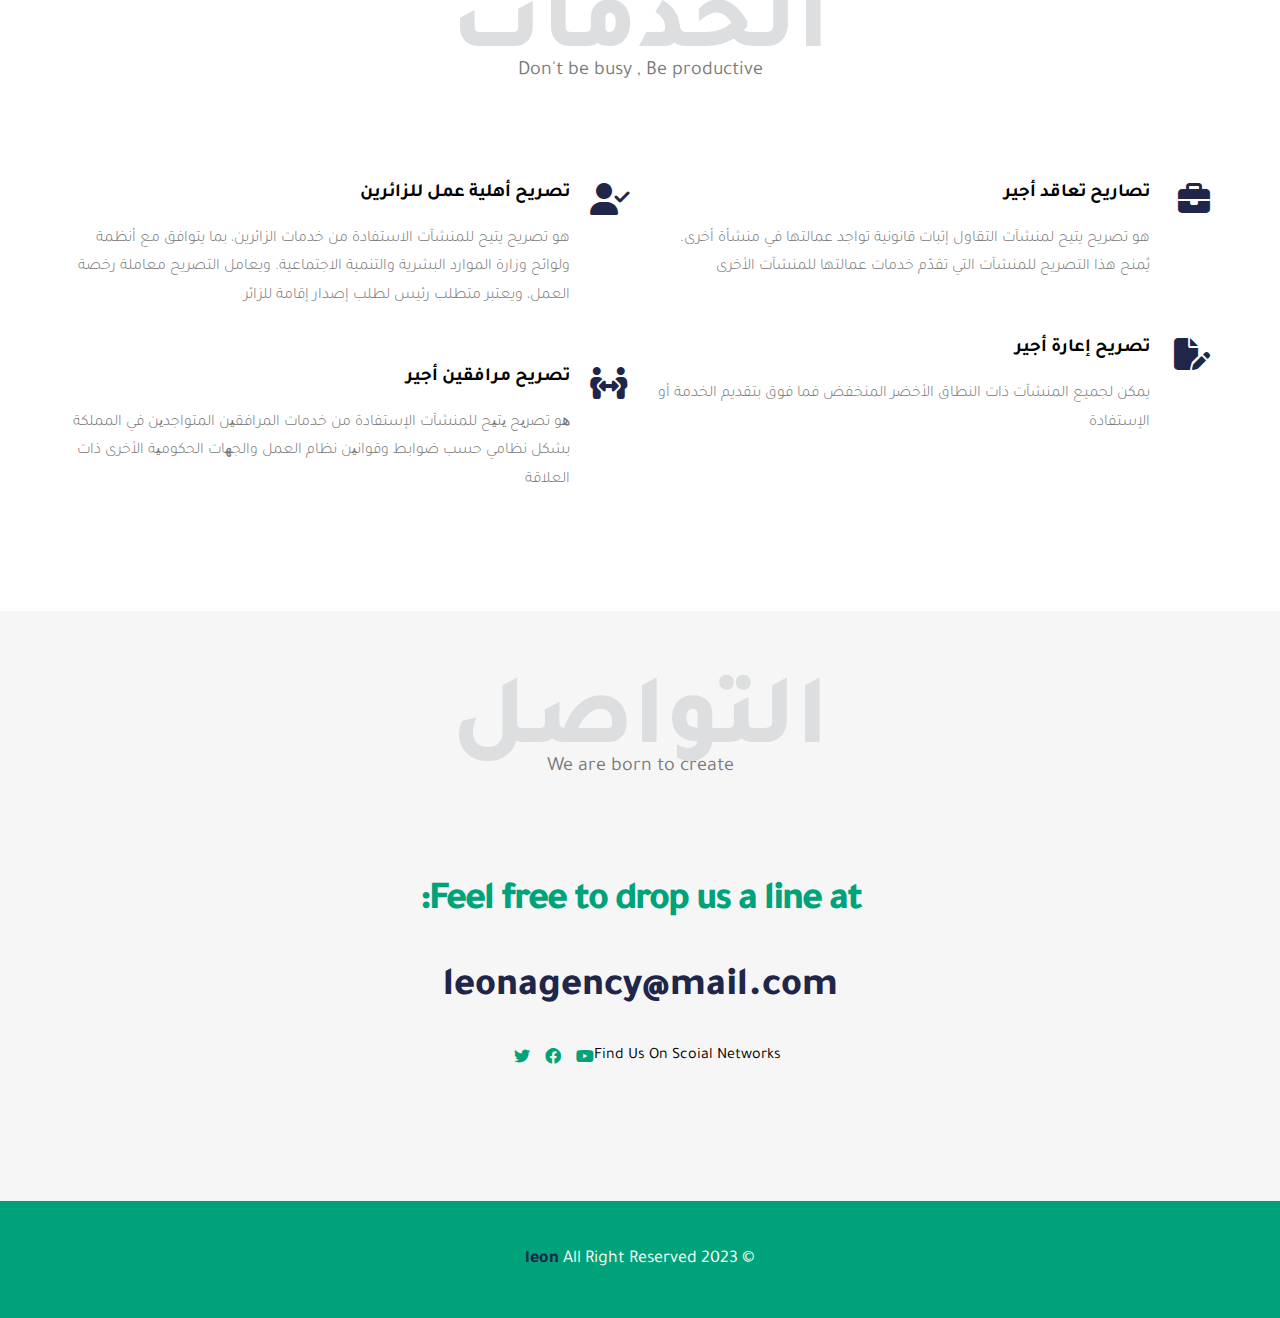
==== commit 50b03f9c: "Done" ====
--- a/index.html
+++ b/index.html
@@ -1,5 +1,5 @@
 <!DOCTYPE html>
-<html lang="ar" dir="ltr">
+<html lang="ar" dir="rtl">
 <head>
     <meta charset="UTF-8">
     <meta http-equiv="X-UA-Compatible" content="IE=edge">
@@ -49,6 +49,7 @@
     <div class="intro-text">
         <h1>تيسير الوصول</h1>
         <p>إلى القوى العاملة</p>
+        <a href="#">تعرف علي برنامج اجير</a>
     </div>
 </div>
 <!-- End Landing Page -->
@@ -57,19 +58,24 @@
 <div class="features" id="features">
     <div class="container">
         <div class="feat">
-            <i class="fa-solid fa-magnifying-glass fa-3x"></i>
+            <!-- <i class="fa-solid fa-shield-halved fa-3x"></i> -->
+            <h3>مميزات برنامج أجير</h3>
+            <p>يساهم برنامج أجير بتغطية احتياج السوق و الاستفادة من القوى العاملة المتواجدة في المملكة بدلاً من الإستقدام</p>
+        </div>
+        <div class="feat">
+            <i class="fa-solid fa-magnifying-glass fa-2x"></i>
             <!-- <i class="fa-solid fa-shield-halved fa-3x"></i> -->
             <h3>البحث</h3>
             <p>البحث عن القوى العاملة المتواجدة في المملكة</p>
         </div>
         <div class="feat">
-            <i class="fa-solid fa-hands fa-3x"></i>
+            <i class="fa-solid fa-hands fa-2x"></i>
             <!-- <i class="fa-brands fa-paypal fa-3x"></i> -->
             <h3>اعارة واستفادة</h3>
             <p>إعارة خدمات العمالة الفائضة لمنشآت أخرى والإستفادة من خدمات العمالة الفائضة بشكل مؤقت</p>
         </div>
         <div class="feat">
-            <i class="fa-solid fa-building-columns fa-3x"></i>
+            <i class="fa-solid fa-building-columns fa-2x"></i>
             <!-- <i class="fa-solid fa-gift fa-3x"></i> -->
             <h3>أصدار تصاريح</h3>
             <p>لمنشآت التقاول، إصدار تصريح للعامل لإثبات قانونية تواجده في غير الجهة التي يتبع لها</p>
@@ -116,12 +122,12 @@
                     </div>
                 </div>
             </div>
-            <div class="col">
+            <!-- <div class="col">
                 <div class="image image-media">
-                    <!-- <img src="images/pexels-pavel-danilyuk-5807935.jpg" alt=""> -->
+                    <img src="images/pexels-pavel-danilyuk-5807935.jpg" alt="">
                     <img src="" alt="">
                 </div>
-            </div>
+            </div> -->
         </div>
     </div>
 </div>
--- a/CSS/leon.css
+++ b/CSS/leon.css
@@ -131,7 +131,7 @@
     margin: 0;
     background-color: #eee;
     position: absolute;
-    right: 0;   
+    left: 0;   
     min-width: 200px;
     top: calc(100% + 15px);
     display: none;
@@ -145,7 +145,7 @@
     border-style: solid;
     border-color: transparent transparent #eee transparent;
     position: absolute;
-    right: 5px;
+    left: 5px;
     top: -20px;
 }
 
@@ -198,6 +198,14 @@
     font-weight: 500;
     color: var(--secondry-color);
 }
+
+.landing .intro-text a{
+    text-decoration: none;
+    background-color: var(--main-color);
+    color: white;
+    padding: 10px 20px;
+    border-radius: 5px;
+}
 /* End Landing Page */
 
 /* Start Features */
@@ -237,7 +245,7 @@
 }
 .services .container .services-content{
     display: grid;
-    grid-template-columns:repeat(auto-fill,minmax(300px,1fr));
+    grid-template-columns:repeat(auto-fill,minmax(400px,1fr));
     gap: 20px;
     margin-top: 100px;
 }
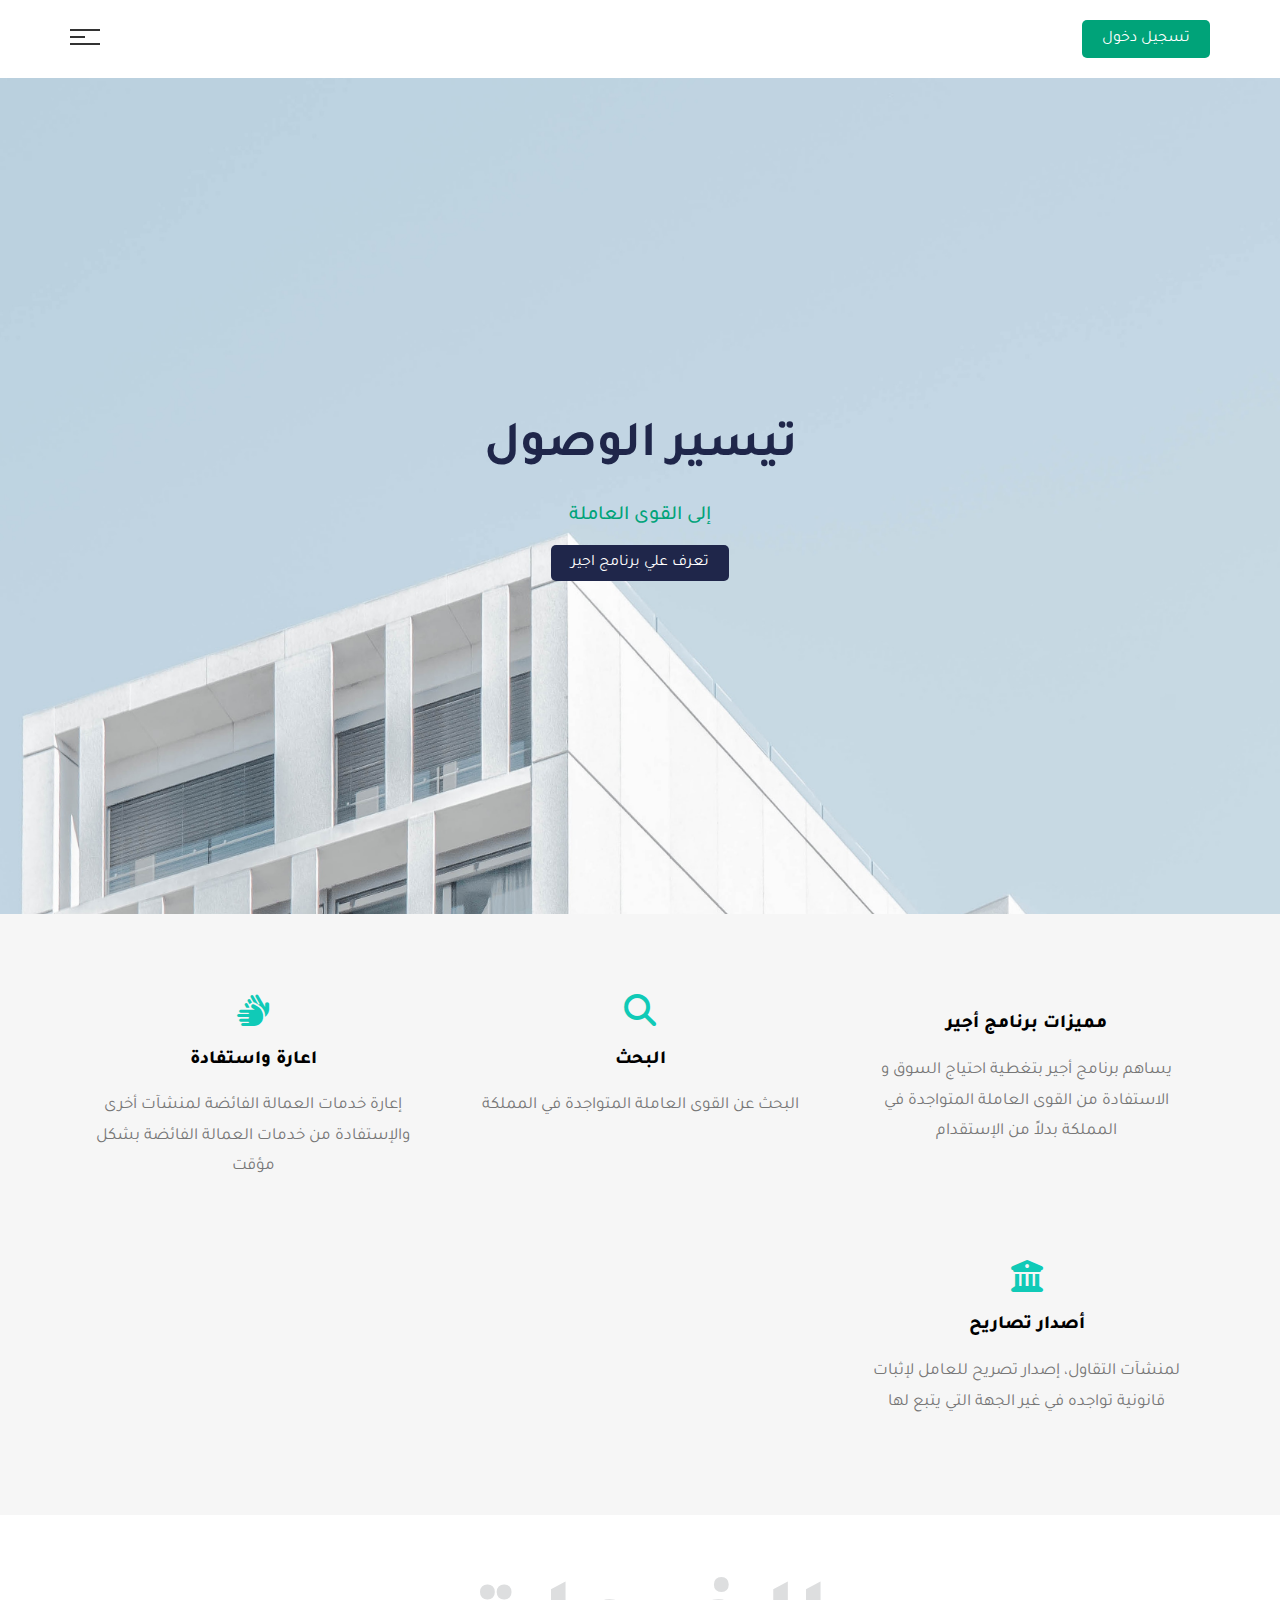
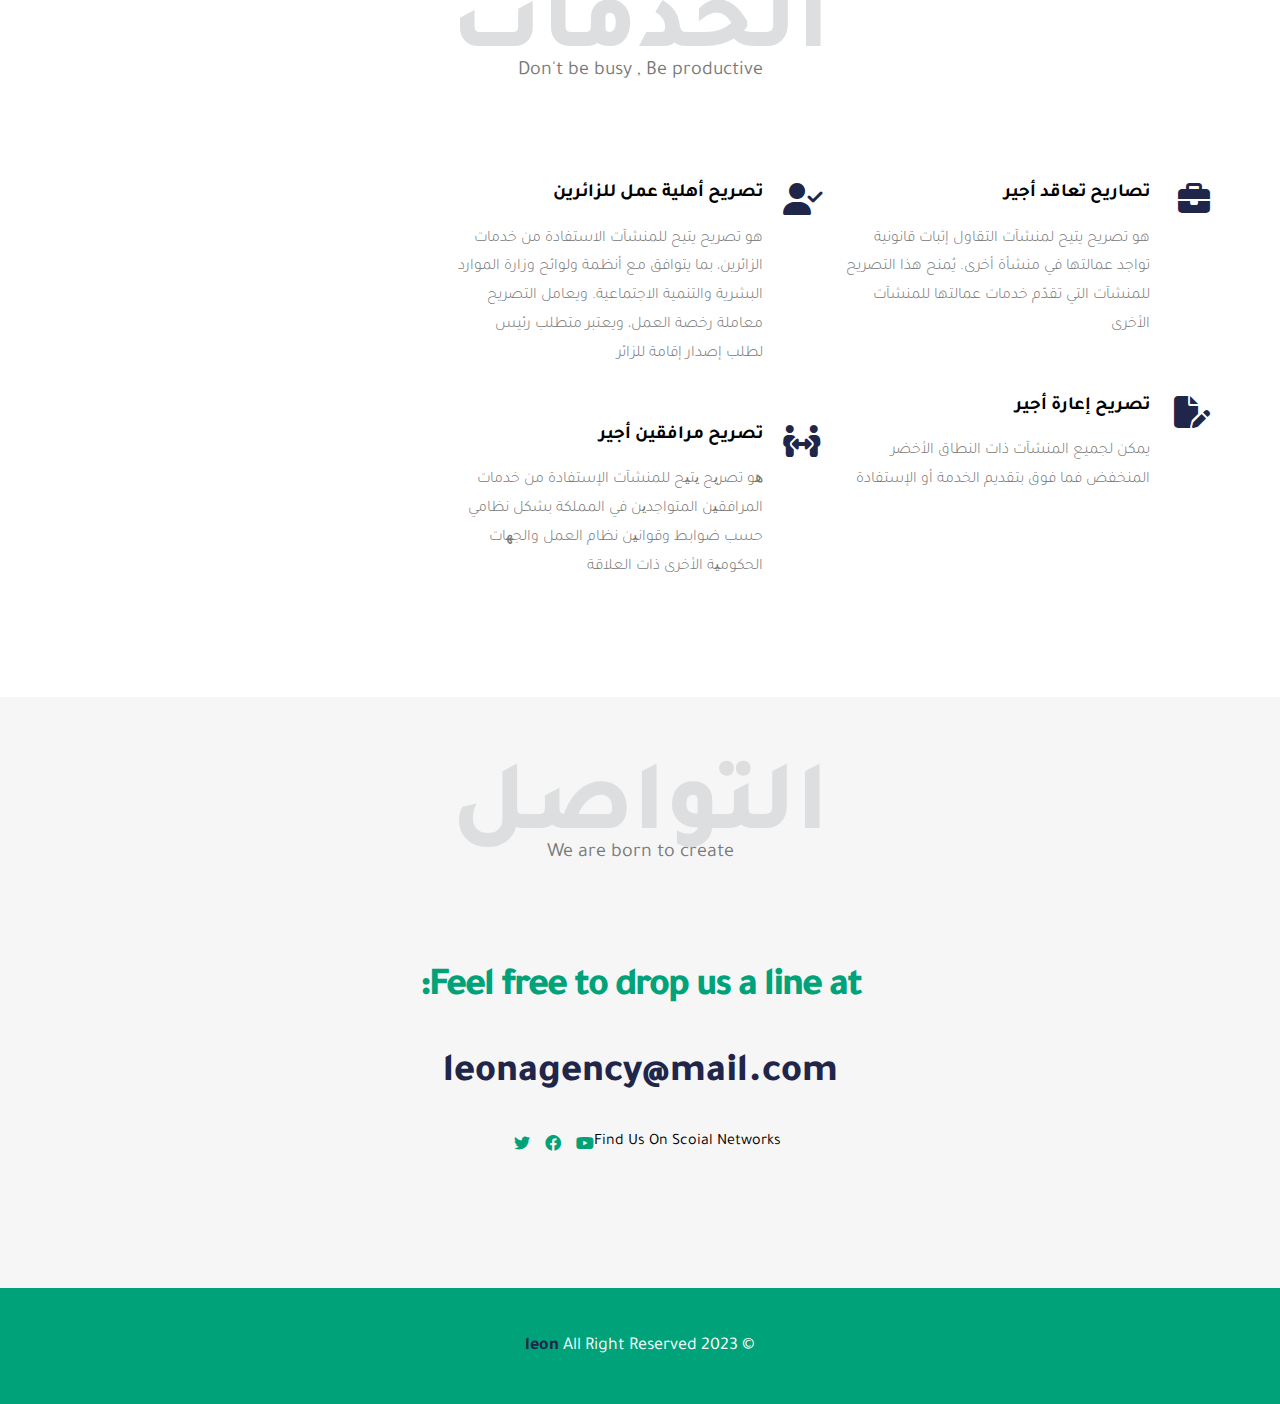
==== commit 3a5884d2: "Done" ====
--- a/index.html
+++ b/index.html
@@ -122,12 +122,11 @@
                     </div>
                 </div>
             </div>
-            <!-- <div class="col">
+            <div class="col">
                 <div class="image image-media">
-                    <img src="images/pexels-pavel-danilyuk-5807935.jpg" alt="">
-                    <img src="" alt="">
-                </div>
-            </div> -->
+                    <img src="images/worker.jpg" alt="">
+                </div>
+            </div>
         </div>
     </div>
 </div>
--- a/CSS/leon.css
+++ b/CSS/leon.css
@@ -245,7 +245,7 @@
 }
 .services .container .services-content{
     display: grid;
-    grid-template-columns:repeat(auto-fill,minmax(400px,1fr));
+    grid-template-columns:repeat(auto-fill,minmax(300px,1fr));
     gap: 20px;
     margin-top: 100px;
 }
@@ -280,7 +280,7 @@
     position: relative;
 }
 
-.services .container .services-content .image::before{
+/* .services .container .services-content .image::before{
     content: ' ';
     position: absolute;
     width: 100px;
@@ -290,7 +290,7 @@
     background-color: var(--secondry-color);
     z-index: -1;
     transition: .5s;
-}
+} */
 
 .services .container .services-content .image img{
     width: 280px;
